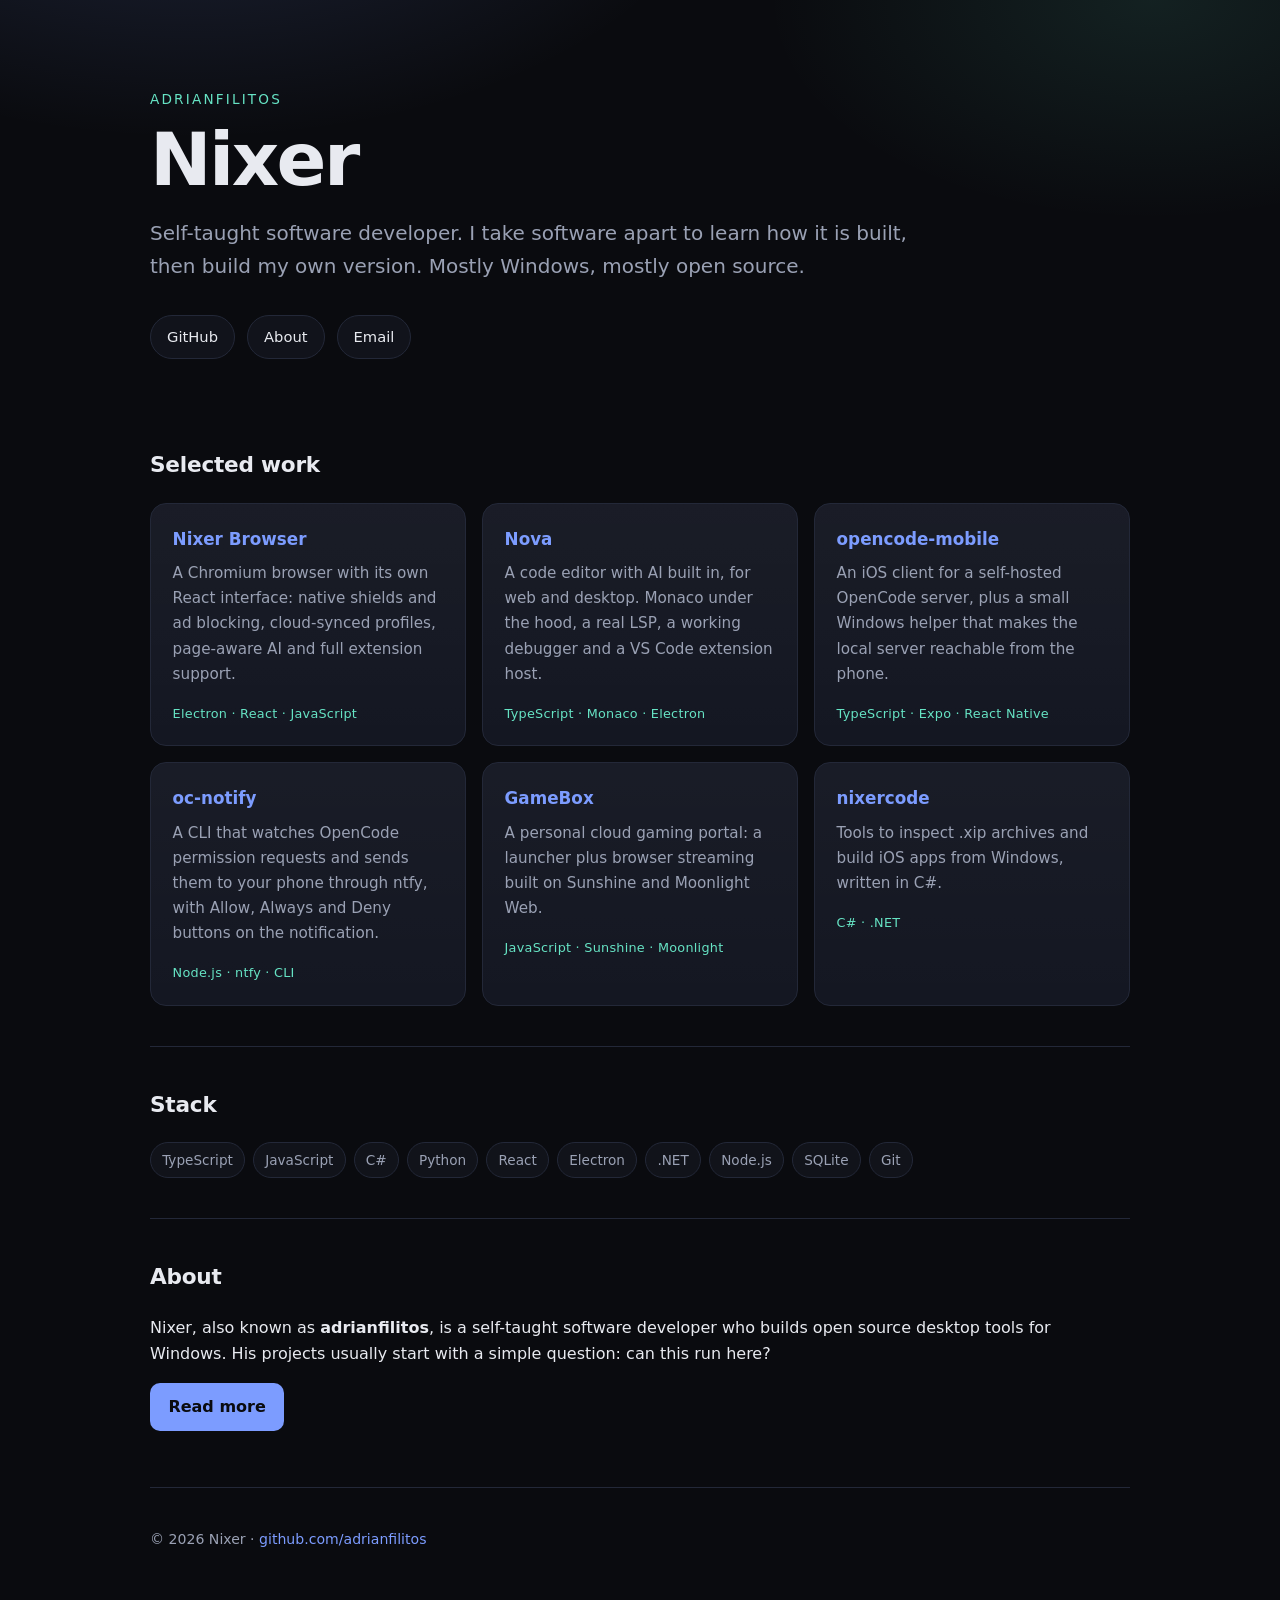
==== index.html @ 4206b8f8 "Add personal site with profile and structured data" ====
<!doctype html>
<html lang="en">
<head>
  <meta charset="utf-8">
  <meta name="viewport" content="width=device-width, initial-scale=1">
  <title>Nixer (adrianfilitos) — software developer</title>
  <meta name="description" content="Nixer, also known as adrianfilitos, is a self-taught software developer who builds open source desktop tools for Windows: Nixer Browser, Nova, opencode-mobile and oc-notify.">
  <link rel="canonical" href="https://adrianfilitos.github.io/">
  <meta property="og:type" content="profile">
  <meta property="og:title" content="Nixer (adrianfilitos) — software developer">
  <meta property="og:description" content="Self-taught developer building open source tools for Windows.">
  <meta property="og:url" content="https://adrianfilitos.github.io/">
  <meta property="og:image" content="https://avatars.githubusercontent.com/u/198655225?v=4">
  <meta name="twitter:card" content="summary">
  <link rel="icon" href="https://avatars.githubusercontent.com/u/198655225?v=4">
  <link rel="stylesheet" href="styles.css">
  <script type="application/ld+json">
  {
    "@context": "https://schema.org",
    "@type": "Person",
    "@id": "https://adrianfilitos.github.io/#person",
    "name": "Nixer",
    "alternateName": ["adrianfilitos"],
    "url": "https://adrianfilitos.github.io/",
    "image": "https://avatars.githubusercontent.com/u/198655225?v=4",
    "jobTitle": "Software developer",
    "description": "Nixer (adrianfilitos) is a self-taught software developer who builds open source desktop tools for Windows, including Nixer Browser, Nova, opencode-mobile and oc-notify.",
    "knowsAbout": [
      "Electron",
      "React",
      "TypeScript",
      "C#",
      "Windows development",
      "Minecraft modding",
      "Unreal Engine"
    ],
    "sameAs": [
      "https://github.com/adrianfilitos"
    ]
  }
  </script>
</head>
<body>
  <header class="wrap hero">
    <p class="eyebrow">adrianfilitos</p>
    <h1>Nixer</h1>
    <p class="lead">
      Self-taught software developer. I take software apart to learn how it is built,
      then build my own version. Mostly Windows, mostly open source.
    </p>
    <nav class="links" aria-label="Elsewhere">
      <a href="https://github.com/adrianfilitos">GitHub</a>
      <a href="about.html">About</a>
      <a href="mailto:adrianfilitos@gmail.com">Email</a>
    </nav>
  </header>

  <main class="wrap">
    <section aria-labelledby="work">
      <h2 id="work">Selected work</h2>
      <div class="grid">
        <article class="card">
          <h3><a href="https://github.com/adrianfilitos/nixerbrowser">Nixer Browser</a></h3>
          <p>
            A Chromium browser with its own React interface: native shields and ad
            blocking, cloud-synced profiles, page-aware AI and full extension support.
          </p>
          <p class="tags">Electron · React · JavaScript</p>
        </article>

        <article class="card">
          <h3><a href="https://github.com/adrianfilitos/deneb-editor">Nova</a></h3>
          <p>
            A code editor with AI built in, for web and desktop. Monaco under the hood,
            a real LSP, a working debugger and a VS Code extension host.
          </p>
          <p class="tags">TypeScript · Monaco · Electron</p>
        </article>

        <article class="card">
          <h3><a href="https://github.com/adrianfilitos/opencode-mobile">opencode-mobile</a></h3>
          <p>
            An iOS client for a self-hosted OpenCode server, plus a small Windows helper
            that makes the local server reachable from the phone.
          </p>
          <p class="tags">TypeScript · Expo · React Native</p>
        </article>

        <article class="card">
          <h3><a href="https://github.com/adrianfilitos/oc-notify">oc-notify</a></h3>
          <p>
            A CLI that watches OpenCode permission requests and sends them to your phone
            through ntfy, with Allow, Always and Deny buttons on the notification.
          </p>
          <p class="tags">Node.js · ntfy · CLI</p>
        </article>

        <article class="card">
          <h3><a href="https://github.com/adrianfilitos/gamebox">GameBox</a></h3>
          <p>
            A personal cloud gaming portal: a launcher plus browser streaming built on
            Sunshine and Moonlight Web.
          </p>
          <p class="tags">JavaScript · Sunshine · Moonlight</p>
        </article>

        <article class="card">
          <h3><a href="https://github.com/adrianfilitos/nixercode">nixercode</a></h3>
          <p>
            Tools to inspect .xip archives and build iOS apps from Windows, written in C#.
          </p>
          <p class="tags">C# · .NET</p>
        </article>
      </div>
    </section>

    <section aria-labelledby="stack">
      <h2 id="stack">Stack</h2>
      <ul class="chips">
        <li>TypeScript</li>
        <li>JavaScript</li>
        <li>C#</li>
        <li>Python</li>
        <li>React</li>
        <li>Electron</li>
        <li>.NET</li>
        <li>Node.js</li>
        <li>SQLite</li>
        <li>Git</li>
      </ul>
    </section>

    <section aria-labelledby="about-short">
      <h2 id="about-short">About</h2>
      <p>
        Nixer, also known as <strong>adrianfilitos</strong>, is a self-taught software
        developer who builds open source desktop tools for Windows. His projects usually
        start with a simple question: can this run here?
      </p>
      <p><a class="button" href="about.html">Read more</a></p>
    </section>
  </main>

  <footer class="wrap">
    <p>© 2026 Nixer · <a href="https://github.com/adrianfilitos">github.com/adrianfilitos</a></p>
  </footer>
</body>
</html>
---- styles.css ----
:root {
  --bg: #0a0b0f;
  --bg-soft: #11131a;
  --card: #141722;
  --line: #232838;
  --text: #e8eaf0;
  --muted: #9aa1b4;
  --accent: #7c9cff;
  --accent-2: #66e3c4;
  --radius: 16px;
  color-scheme: dark;
}

* {
  box-sizing: border-box;
}

html {
  scroll-behavior: smooth;
}

body {
  margin: 0;
  background:
    radial-gradient(900px 500px at 15% -10%, rgba(124, 156, 255, 0.18), transparent 60%),
    radial-gradient(700px 400px at 90% 0%, rgba(102, 227, 196, 0.10), transparent 55%),
    var(--bg);
  color: var(--text);
  font-family: ui-sans-serif, system-ui, -apple-system, "Segoe UI", Roboto, Inter, Arial, sans-serif;
  line-height: 1.65;
  -webkit-font-smoothing: antialiased;
}

a {
  color: var(--accent);
  text-decoration: none;
}

a:hover {
  text-decoration: underline;
}

.wrap {
  width: min(100% - 3rem, 980px);
  margin-inline: auto;
}

.hero {
  padding: 5.5rem 0 3rem;
}

.eyebrow {
  margin: 0 0 0.75rem;
  color: var(--accent-2);
  font-size: 0.85rem;
  letter-spacing: 0.16em;
  text-transform: uppercase;
}

h1 {
  margin: 0;
  font-size: clamp(2.6rem, 7vw, 4.6rem);
  line-height: 1.02;
  letter-spacing: -0.035em;
}

.muted {
  color: var(--muted);
  font-weight: 400;
  font-size: 0.55em;
  letter-spacing: -0.01em;
}

.lead {
  max-width: 62ch;
  margin: 1.25rem 0 0;
  color: var(--muted);
  font-size: clamp(1.05rem, 2vw, 1.25rem);
}

.links {
  display: flex;
  flex-wrap: wrap;
  gap: 0.75rem;
  margin-top: 2rem;
}

.links a {
  padding: 0.55rem 1rem;
  border: 1px solid var(--line);
  border-radius: 999px;
  background: rgba(20, 23, 34, 0.7);
  color: var(--text);
  font-size: 0.92rem;
  transition: border-color 0.15s ease, transform 0.15s ease;
}

.links a:hover {
  border-color: var(--accent);
  text-decoration: none;
  transform: translateY(-1px);
}

main section {
  padding: 2.5rem 0;
  border-top: 1px solid var(--line);
}

main section:first-of-type {
  border-top: 0;
}

h2 {
  margin: 0 0 1.25rem;
  font-size: 1.35rem;
  letter-spacing: -0.01em;
}

h3 {
  margin: 0 0 0.5rem;
  font-size: 1.05rem;
}

p {
  margin: 0 0 1rem;
}

.grid {
  display: grid;
  grid-template-columns: repeat(auto-fit, minmax(260px, 1fr));
  gap: 1rem;
}

.card {
  padding: 1.35rem;
  border: 1px solid var(--line);
  border-radius: var(--radius);
  background: linear-gradient(180deg, rgba(255, 255, 255, 0.025), transparent), var(--card);
  transition: border-color 0.15s ease, transform 0.15s ease;
}

.card:hover {
  border-color: #3a4160;
  transform: translateY(-2px);
}

.card p {
  color: var(--muted);
  font-size: 0.95rem;
}

.card .tags {
  margin: 0;
  color: var(--accent-2);
  font-size: 0.8rem;
  letter-spacing: 0.02em;
}

.chips {
  display: flex;
  flex-wrap: wrap;
  gap: 0.5rem;
  margin: 0;
  padding: 0;
  list-style: none;
}

.chips li {
  padding: 0.35rem 0.7rem;
  border: 1px solid var(--line);
  border-radius: 999px;
  background: var(--bg-soft);
  color: var(--muted);
  font-size: 0.85rem;
}

.button {
  display: inline-block;
  padding: 0.65rem 1.15rem;
  border-radius: 10px;
  background: var(--accent);
  color: #0a0b0f;
  font-weight: 650;
}

.button:hover {
  text-decoration: none;
  filter: brightness(1.08);
}

.prose {
  max-width: 74ch;
}

.prose h3 {
  margin-top: 1.75rem;
}

.prose ul {
  margin: 0 0 1rem;
  padding-left: 1.2rem;
  color: var(--muted);
}

.prose li {
  margin-bottom: 0.45rem;
}

.prose li strong {
  color: var(--text);
}

footer {
  padding: 2.5rem 0 4rem;
  border-top: 1px solid var(--line);
  color: var(--muted);
  font-size: 0.88rem;
}

footer p {
  margin: 0;
}

@media (max-width: 600px) {
  .hero {
    padding-top: 3.5rem;
  }

  .wrap {
    width: min(100% - 2rem, 980px);
  }
}
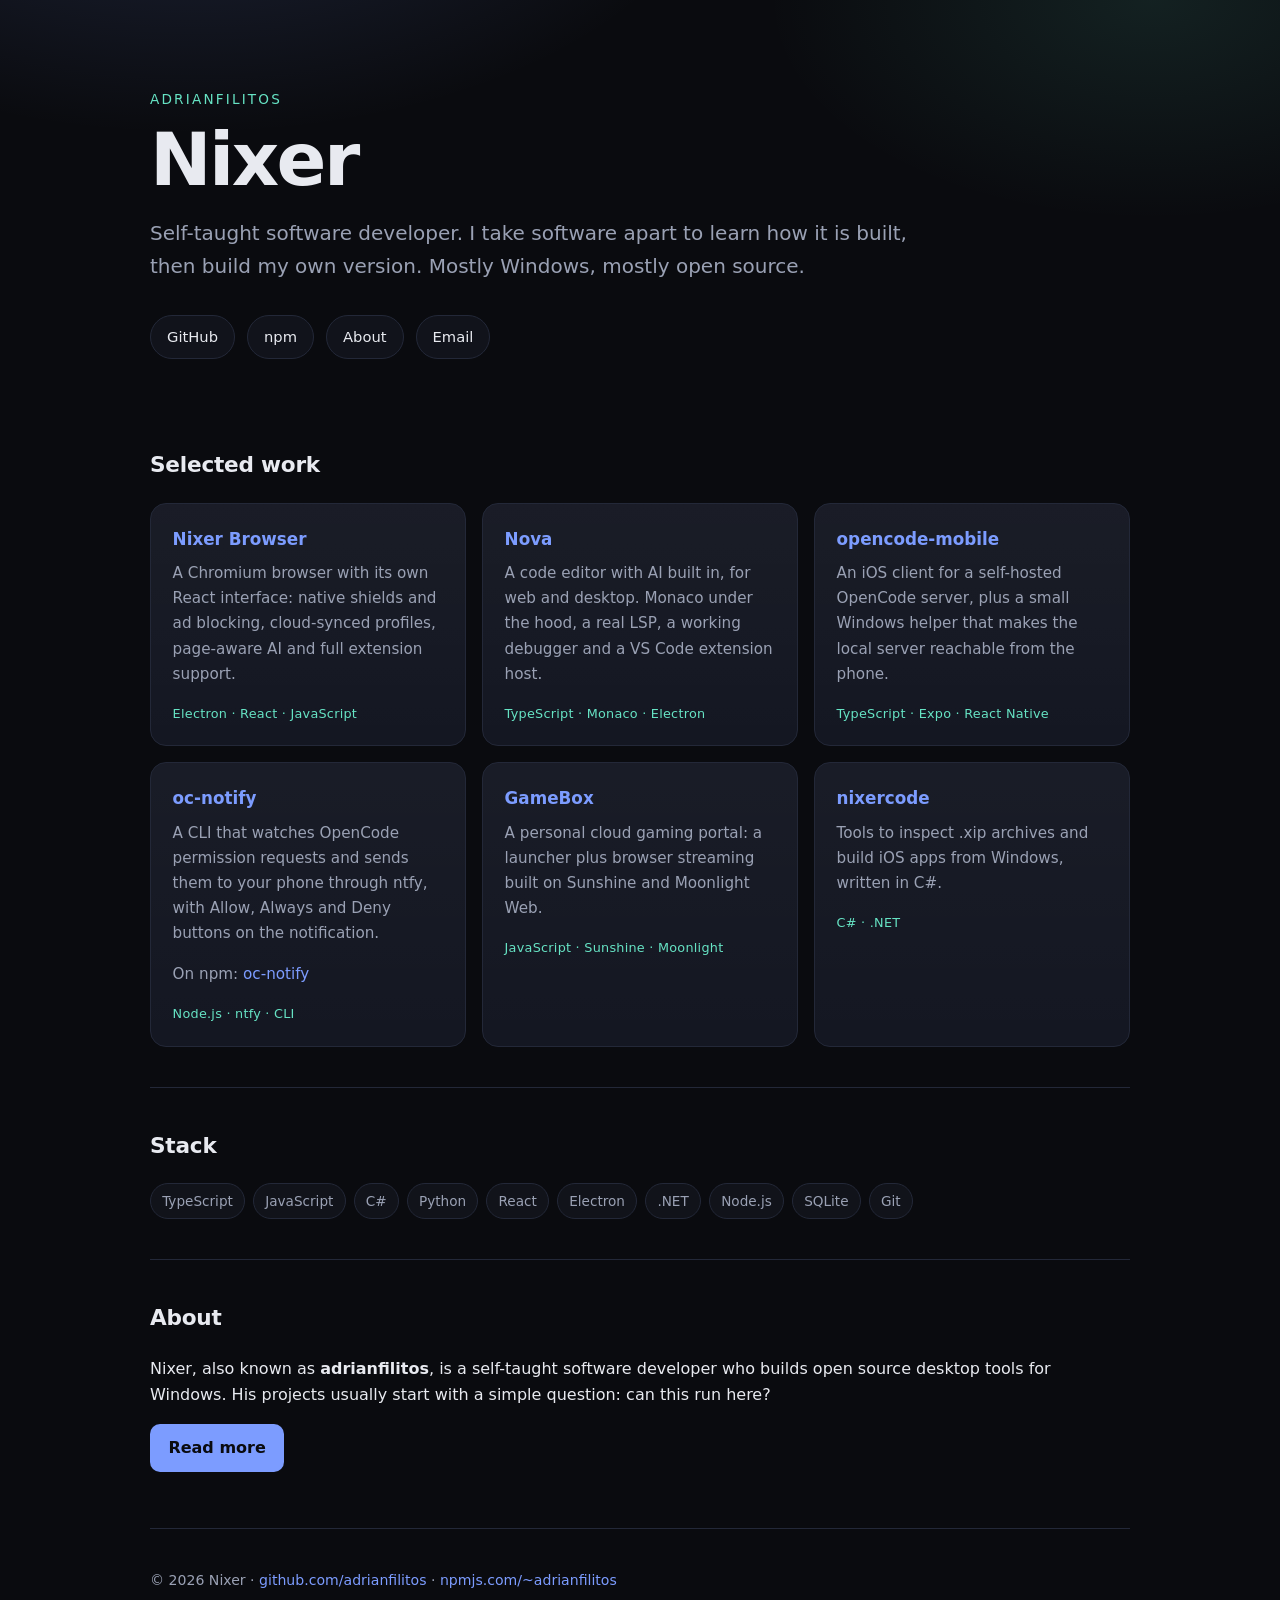
==== commit 43fdddd6: "Link npm profile and oc-notify package" ====
--- a/index.html
+++ b/index.html
@@ -3,11 +3,11 @@
 <head>
   <meta charset="utf-8">
   <meta name="viewport" content="width=device-width, initial-scale=1">
-  <title>Nixer (adrianfilitos) — software developer</title>
+  <title>Nixer (adrianfilitos) · software developer</title>
   <meta name="description" content="Nixer, also known as adrianfilitos, is a self-taught software developer who builds open source desktop tools for Windows: Nixer Browser, Nova, opencode-mobile and oc-notify.">
   <link rel="canonical" href="https://adrianfilitos.github.io/">
   <meta property="og:type" content="profile">
-  <meta property="og:title" content="Nixer (adrianfilitos) — software developer">
+  <meta property="og:title" content="Nixer (adrianfilitos) · software developer">
   <meta property="og:description" content="Self-taught developer building open source tools for Windows.">
   <meta property="og:url" content="https://adrianfilitos.github.io/">
   <meta property="og:image" content="https://avatars.githubusercontent.com/u/198655225?v=4">
@@ -35,7 +35,8 @@
       "Unreal Engine"
     ],
     "sameAs": [
-      "https://github.com/adrianfilitos"
+      "https://github.com/adrianfilitos",
+      "https://www.npmjs.com/~adrianfilitos"
     ]
   }
   </script>
@@ -50,6 +51,7 @@
     </p>
     <nav class="links" aria-label="Elsewhere">
       <a href="https://github.com/adrianfilitos">GitHub</a>
+      <a href="https://www.npmjs.com/~adrianfilitos">npm</a>
       <a href="about.html">About</a>
       <a href="mailto:adrianfilitos@gmail.com">Email</a>
     </nav>
@@ -92,6 +94,7 @@
             A CLI that watches OpenCode permission requests and sends them to your phone
             through ntfy, with Allow, Always and Deny buttons on the notification.
           </p>
+          <p class="npm">On npm: <a href="https://www.npmjs.com/package/oc-notify">oc-notify</a></p>
           <p class="tags">Node.js · ntfy · CLI</p>
         </article>
 
@@ -142,7 +145,7 @@
   </main>
 
   <footer class="wrap">
-    <p>© 2026 Nixer · <a href="https://github.com/adrianfilitos">github.com/adrianfilitos</a></p>
+    <p>© 2026 Nixer · <a href="https://github.com/adrianfilitos">github.com/adrianfilitos</a> · <a href="https://www.npmjs.com/~adrianfilitos">npmjs.com/~adrianfilitos</a></p>
   </footer>
 </body>
 </html>
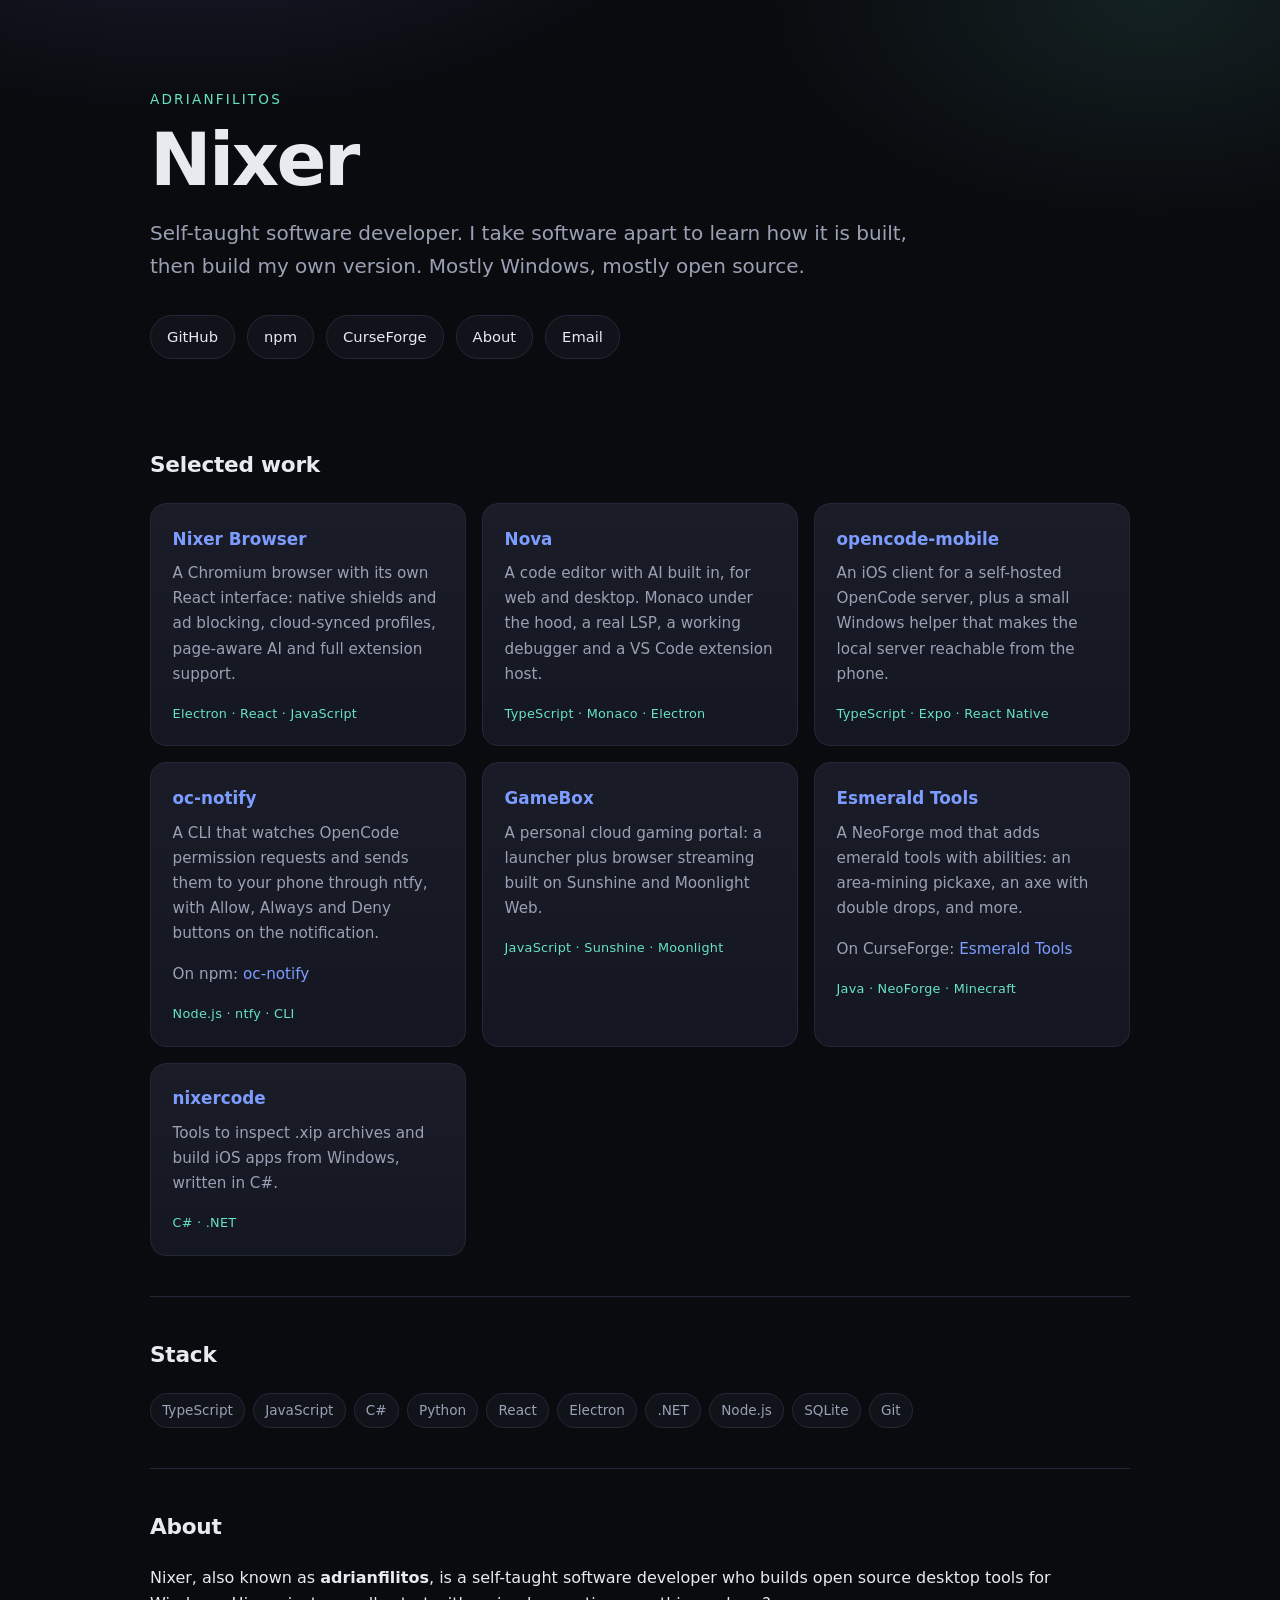
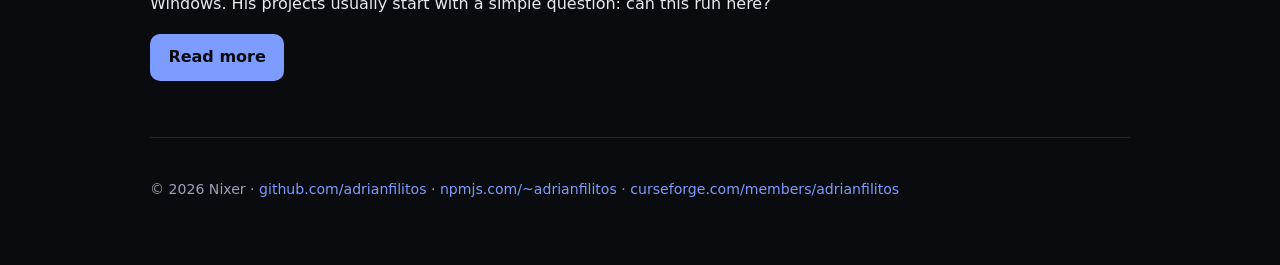
==== commit 7140dff9: "Link CurseForge profile and Esmerald Tools project" ====
--- a/index.html
+++ b/index.html
@@ -2,9 +2,10 @@
 <html lang="en">
 <head>
   <meta charset="utf-8">
+  <meta name="google-site-verification" content="7ilkcPjMCO8OB1kg9hr8K4y1ob-HF1GHuf8RZundayc">
   <meta name="viewport" content="width=device-width, initial-scale=1">
   <title>Nixer (adrianfilitos) · software developer</title>
-  <meta name="description" content="Nixer, also known as adrianfilitos, is a self-taught software developer who builds open source desktop tools for Windows: Nixer Browser, Nova, opencode-mobile and oc-notify.">
+  <meta name="description" content="Nixer, also known as adrianfilitos, is a self-taught software developer who builds open source desktop tools for Windows and Minecraft mods for NeoForge: Nixer Browser, Nova, opencode-mobile, oc-notify and Esmerald Tools.">
   <link rel="canonical" href="https://adrianfilitos.github.io/">
   <meta property="og:type" content="profile">
   <meta property="og:title" content="Nixer (adrianfilitos) · software developer">
@@ -24,7 +25,7 @@
     "url": "https://adrianfilitos.github.io/",
     "image": "https://avatars.githubusercontent.com/u/198655225?v=4",
     "jobTitle": "Software developer",
-    "description": "Nixer (adrianfilitos) is a self-taught software developer who builds open source desktop tools for Windows, including Nixer Browser, Nova, opencode-mobile and oc-notify.",
+    "description": "Nixer (adrianfilitos) is a self-taught software developer who builds open source desktop tools for Windows and Minecraft mods for NeoForge, including Nixer Browser, Nova, opencode-mobile, oc-notify and Esmerald Tools.",
     "knowsAbout": [
       "Electron",
       "React",
@@ -36,7 +37,8 @@
     ],
     "sameAs": [
       "https://github.com/adrianfilitos",
-      "https://www.npmjs.com/~adrianfilitos"
+      "https://www.npmjs.com/~adrianfilitos",
+      "https://www.curseforge.com/members/adrianfilitos"
     ]
   }
   </script>
@@ -52,6 +54,7 @@
     <nav class="links" aria-label="Elsewhere">
       <a href="https://github.com/adrianfilitos">GitHub</a>
       <a href="https://www.npmjs.com/~adrianfilitos">npm</a>
+      <a href="https://www.curseforge.com/members/adrianfilitos">CurseForge</a>
       <a href="about.html">About</a>
       <a href="mailto:adrianfilitos@gmail.com">Email</a>
     </nav>
@@ -108,6 +111,16 @@
         </article>
 
         <article class="card">
+          <h3><a href="https://www.curseforge.com/minecraft/mc-mods/minecraft-esmerald-tools">Esmerald Tools</a></h3>
+          <p>
+            A NeoForge mod that adds emerald tools with abilities: an area-mining
+            pickaxe, an axe with double drops, and more.
+          </p>
+          <p class="npm">On CurseForge: <a href="https://www.curseforge.com/minecraft/mc-mods/minecraft-esmerald-tools">Esmerald Tools</a></p>
+          <p class="tags">Java · NeoForge · Minecraft</p>
+        </article>
+
+        <article class="card">
           <h3><a href="https://github.com/adrianfilitos/nixercode">nixercode</a></h3>
           <p>
             Tools to inspect .xip archives and build iOS apps from Windows, written in C#.
@@ -145,7 +158,7 @@
   </main>
 
   <footer class="wrap">
-    <p>© 2026 Nixer · <a href="https://github.com/adrianfilitos">github.com/adrianfilitos</a> · <a href="https://www.npmjs.com/~adrianfilitos">npmjs.com/~adrianfilitos</a></p>
+    <p>© 2026 Nixer · <a href="https://github.com/adrianfilitos">github.com/adrianfilitos</a> · <a href="https://www.npmjs.com/~adrianfilitos">npmjs.com/~adrianfilitos</a> · <a href="https://www.curseforge.com/members/adrianfilitos">curseforge.com/members/adrianfilitos</a></p>
   </footer>
 </body>
 </html>
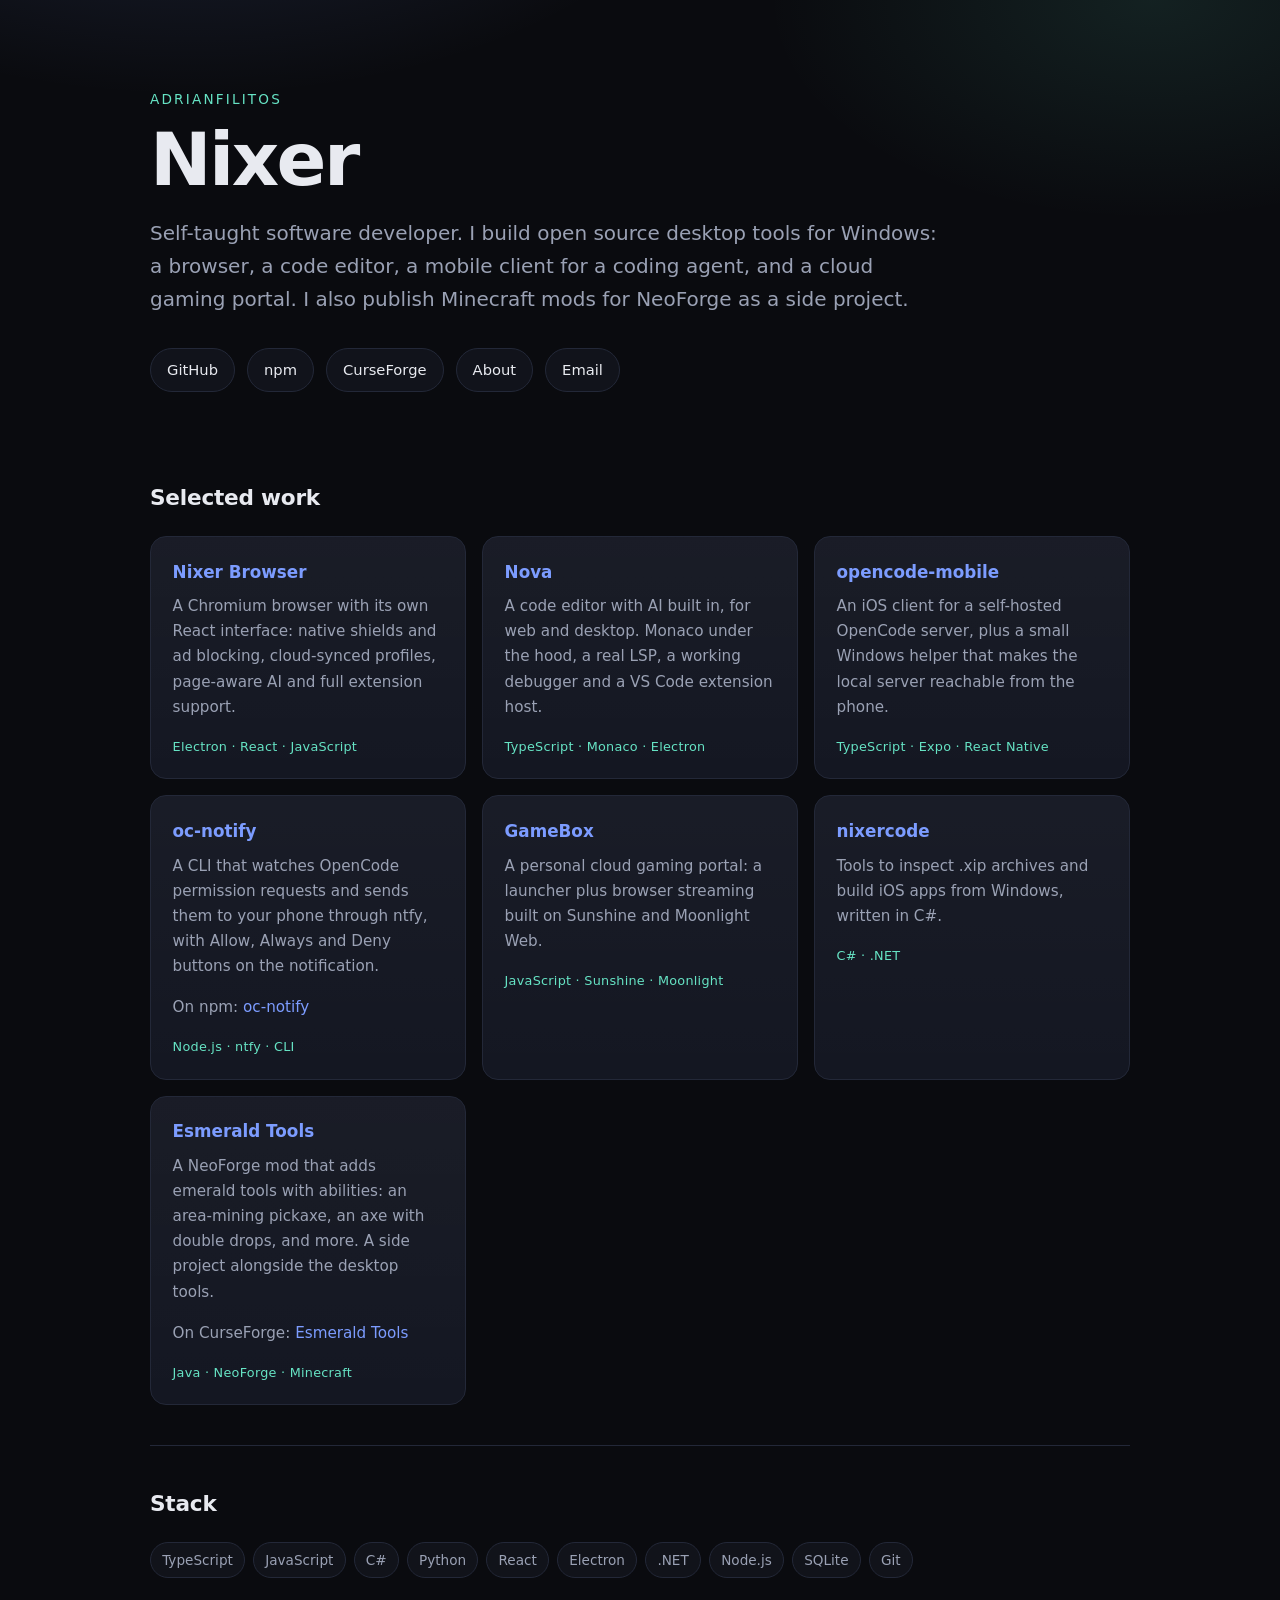
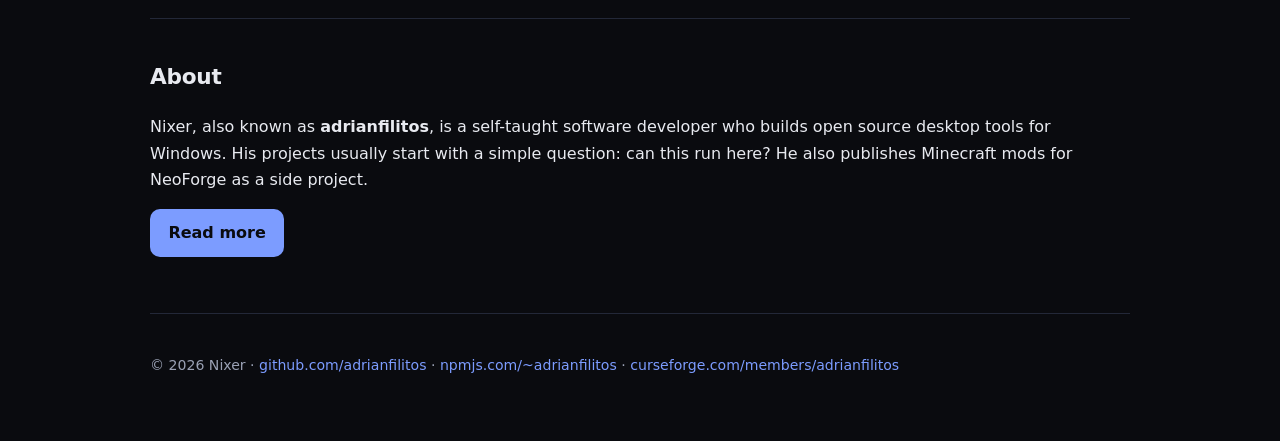
==== commit 0e2de7a4: "Refuerza la identidad de software developer en la web" ====
--- a/index.html
+++ b/index.html
@@ -5,11 +5,11 @@
   <meta name="google-site-verification" content="7ilkcPjMCO8OB1kg9hr8K4y1ob-HF1GHuf8RZundayc">
   <meta name="viewport" content="width=device-width, initial-scale=1">
   <title>Nixer (adrianfilitos) · software developer</title>
-  <meta name="description" content="Nixer, also known as adrianfilitos, is a self-taught software developer who builds open source desktop tools for Windows and Minecraft mods for NeoForge: Nixer Browser, Nova, opencode-mobile, oc-notify and Esmerald Tools.">
+  <meta name="description" content="Nixer, also known as adrianfilitos, is a self-taught software developer who builds open source desktop tools for Windows: Nixer Browser, Nova, opencode-mobile and oc-notify. He also publishes Minecraft mods for NeoForge.">
   <link rel="canonical" href="https://adrianfilitos.github.io/">
   <meta property="og:type" content="profile">
   <meta property="og:title" content="Nixer (adrianfilitos) · software developer">
-  <meta property="og:description" content="Self-taught developer building open source tools for Windows.">
+  <meta property="og:description" content="Self-taught software developer building open source desktop tools for Windows.">
   <meta property="og:url" content="https://adrianfilitos.github.io/">
   <meta property="og:image" content="https://avatars.githubusercontent.com/u/198655225?v=4">
   <meta name="twitter:card" content="summary">
@@ -18,27 +18,140 @@
   <script type="application/ld+json">
   {
     "@context": "https://schema.org",
-    "@type": "Person",
-    "@id": "https://adrianfilitos.github.io/#person",
-    "name": "Nixer",
-    "alternateName": ["adrianfilitos"],
+    "@type": "ProfilePage",
+    "@id": "https://adrianfilitos.github.io/#page",
     "url": "https://adrianfilitos.github.io/",
-    "image": "https://avatars.githubusercontent.com/u/198655225?v=4",
-    "jobTitle": "Software developer",
-    "description": "Nixer (adrianfilitos) is a self-taught software developer who builds open source desktop tools for Windows and Minecraft mods for NeoForge, including Nixer Browser, Nova, opencode-mobile, oc-notify and Esmerald Tools.",
-    "knowsAbout": [
-      "Electron",
-      "React",
-      "TypeScript",
-      "C#",
-      "Windows development",
-      "Minecraft modding",
-      "Unreal Engine"
-    ],
-    "sameAs": [
-      "https://github.com/adrianfilitos",
-      "https://www.npmjs.com/~adrianfilitos",
-      "https://www.curseforge.com/members/adrianfilitos"
+    "name": "Nixer (adrianfilitos) · software developer",
+    "dateModified": "2026-10-23",
+    "mainEntity": {
+      "@type": "Person",
+      "@id": "https://adrianfilitos.github.io/#person",
+      "name": "Nixer",
+      "alternateName": ["adrianfilitos"],
+      "url": "https://adrianfilitos.github.io/",
+      "image": "https://avatars.githubusercontent.com/u/198655225?v=4",
+      "email": "adrianfilitos@gmail.com",
+      "jobTitle": "Software developer",
+      "description": "Nixer (adrianfilitos) is a self-taught software developer who builds open source desktop tools for Windows, including Nixer Browser, Nova, opencode-mobile and oc-notify. He also publishes Minecraft mods for NeoForge as a side project.",
+      "knowsAbout": [
+        "Electron",
+        "React",
+        "TypeScript",
+        "C#",
+        "Windows development",
+        "Unreal Engine",
+        "Minecraft modding"
+      ],
+      "knowsLanguage": ["Spanish", "English"],
+      "sameAs": [
+        "https://github.com/adrianfilitos",
+        "https://www.npmjs.com/~adrianfilitos",
+        "https://www.curseforge.com/members/adrianfilitos"
+      ]
+    }
+  }
+  </script>
+  <script type="application/ld+json">
+  {
+    "@context": "https://schema.org",
+    "@type": "ItemList",
+    "@id": "https://adrianfilitos.github.io/#projects",
+    "name": "Software projects by Nixer",
+    "numberOfItems": 7,
+    "itemListOrder": "https://schema.org/ItemListOrderAscending",
+    "itemListElement": [
+      {
+        "@type": "ListItem",
+        "position": 1,
+        "item": {
+          "@type": "SoftwareApplication",
+          "name": "Nixer Browser",
+          "url": "https://github.com/adrianfilitos/nixerbrowser",
+          "description": "Chromium browser with a custom React interface, native shields, cloud profiles and extension support.",
+          "applicationCategory": "BrowserApplication",
+          "operatingSystem": "Windows",
+          "author": { "@id": "https://adrianfilitos.github.io/#person" }
+        }
+      },
+      {
+        "@type": "ListItem",
+        "position": 2,
+        "item": {
+          "@type": "SoftwareApplication",
+          "name": "Nova",
+          "url": "https://github.com/adrianfilitos/deneb-editor",
+          "description": "Code editor with AI built in, Monaco, a language server, a debugger and a VS Code extension host.",
+          "applicationCategory": "DeveloperApplication",
+          "operatingSystem": "Windows, Web",
+          "author": { "@id": "https://adrianfilitos.github.io/#person" }
+        }
+      },
+      {
+        "@type": "ListItem",
+        "position": 3,
+        "item": {
+          "@type": "SoftwareApplication",
+          "name": "opencode-mobile",
+          "url": "https://github.com/adrianfilitos/opencode-mobile",
+          "description": "iOS client for a self-hosted OpenCode server, plus a Windows helper.",
+          "applicationCategory": "DeveloperApplication",
+          "operatingSystem": "iOS",
+          "author": { "@id": "https://adrianfilitos.github.io/#person" }
+        }
+      },
+      {
+        "@type": "ListItem",
+        "position": 4,
+        "item": {
+          "@type": "SoftwareApplication",
+          "name": "oc-notify",
+          "url": "https://github.com/adrianfilitos/oc-notify",
+          "description": "CLI that forwards OpenCode permission requests to a phone through ntfy.",
+          "applicationCategory": "DeveloperApplication",
+          "operatingSystem": "Windows",
+          "author": { "@id": "https://adrianfilitos.github.io/#person" }
+        }
+      },
+      {
+        "@type": "ListItem",
+        "position": 5,
+        "item": {
+          "@type": "SoftwareApplication",
+          "name": "GameBox",
+          "url": "https://github.com/adrianfilitos/gamebox",
+          "description": "Personal cloud gaming portal built on Sunshine and Moonlight Web.",
+          "applicationCategory": "GameApplication",
+          "operatingSystem": "Windows",
+          "author": { "@id": "https://adrianfilitos.github.io/#person" }
+        }
+      },
+      {
+        "@type": "ListItem",
+        "position": 6,
+        "item": {
+          "@type": "SoftwareApplication",
+          "name": "nixercode",
+          "url": "https://github.com/adrianfilitos/nixercode",
+          "description": "C# tools to inspect .xip archives and build iOS apps from Windows.",
+          "applicationCategory": "DeveloperApplication",
+          "operatingSystem": "Windows",
+          "author": { "@id": "https://adrianfilitos.github.io/#person" }
+        }
+      },
+      {
+        "@type": "ListItem",
+        "position": 7,
+        "item": {
+          "@type": "SoftwareApplication",
+          "name": "Esmerald Tools",
+          "url": "https://www.curseforge.com/minecraft/mc-mods/minecraft-esmerald-tools",
+          "description": "NeoForge mod that adds emerald tools with special abilities.",
+          "applicationCategory": "GameApplication",
+          "applicationSubCategory": "Minecraft mod",
+          "operatingSystem": "Windows",
+          "author": { "@id": "https://adrianfilitos.github.io/#person" }
+        }
+      }
     ]
   }
   </script>
@@ -48,13 +161,14 @@
     <p class="eyebrow">adrianfilitos</p>
     <h1>Nixer</h1>
     <p class="lead">
-      Self-taught software developer. I take software apart to learn how it is built,
-      then build my own version. Mostly Windows, mostly open source.
+      Self-taught software developer. I build open source desktop tools for Windows:
+      a browser, a code editor, a mobile client for a coding agent, and a cloud gaming
+      portal. I also publish Minecraft mods for NeoForge as a side project.
     </p>
     <nav class="links" aria-label="Elsewhere">
-      <a href="https://github.com/adrianfilitos">GitHub</a>
-      <a href="https://www.npmjs.com/~adrianfilitos">npm</a>
-      <a href="https://www.curseforge.com/members/adrianfilitos">CurseForge</a>
+      <a href="https://github.com/adrianfilitos" rel="me">GitHub</a>
+      <a href="https://www.npmjs.com/~adrianfilitos" rel="me">npm</a>
+      <a href="https://www.curseforge.com/members/adrianfilitos" rel="me">CurseForge</a>
       <a href="about.html">About</a>
       <a href="mailto:adrianfilitos@gmail.com">Email</a>
     </nav>
@@ -111,21 +225,22 @@
         </article>
 
         <article class="card">
+          <h3><a href="https://github.com/adrianfilitos/nixercode">nixercode</a></h3>
+          <p>
+            Tools to inspect .xip archives and build iOS apps from Windows, written in C#.
+          </p>
+          <p class="tags">C# · .NET</p>
+        </article>
+
+        <article class="card">
           <h3><a href="https://www.curseforge.com/minecraft/mc-mods/minecraft-esmerald-tools">Esmerald Tools</a></h3>
           <p>
             A NeoForge mod that adds emerald tools with abilities: an area-mining
-            pickaxe, an axe with double drops, and more.
+            pickaxe, an axe with double drops, and more. A side project alongside the
+            desktop tools.
           </p>
           <p class="npm">On CurseForge: <a href="https://www.curseforge.com/minecraft/mc-mods/minecraft-esmerald-tools">Esmerald Tools</a></p>
           <p class="tags">Java · NeoForge · Minecraft</p>
-        </article>
-
-        <article class="card">
-          <h3><a href="https://github.com/adrianfilitos/nixercode">nixercode</a></h3>
-          <p>
-            Tools to inspect .xip archives and build iOS apps from Windows, written in C#.
-          </p>
-          <p class="tags">C# · .NET</p>
         </article>
       </div>
     </section>
@@ -151,14 +266,15 @@
       <p>
         Nixer, also known as <strong>adrianfilitos</strong>, is a self-taught software
         developer who builds open source desktop tools for Windows. His projects usually
-        start with a simple question: can this run here?
+        start with a simple question: can this run here? He also publishes Minecraft
+        mods for NeoForge as a side project.
       </p>
       <p><a class="button" href="about.html">Read more</a></p>
     </section>
   </main>
 
   <footer class="wrap">
-    <p>© 2026 Nixer · <a href="https://github.com/adrianfilitos">github.com/adrianfilitos</a> · <a href="https://www.npmjs.com/~adrianfilitos">npmjs.com/~adrianfilitos</a> · <a href="https://www.curseforge.com/members/adrianfilitos">curseforge.com/members/adrianfilitos</a></p>
+    <p>© 2026 Nixer · <a href="https://github.com/adrianfilitos" rel="me">github.com/adrianfilitos</a> · <a href="https://www.npmjs.com/~adrianfilitos" rel="me">npmjs.com/~adrianfilitos</a> · <a href="https://www.curseforge.com/members/adrianfilitos" rel="me">curseforge.com/members/adrianfilitos</a></p>
   </footer>
 </body>
 </html>
